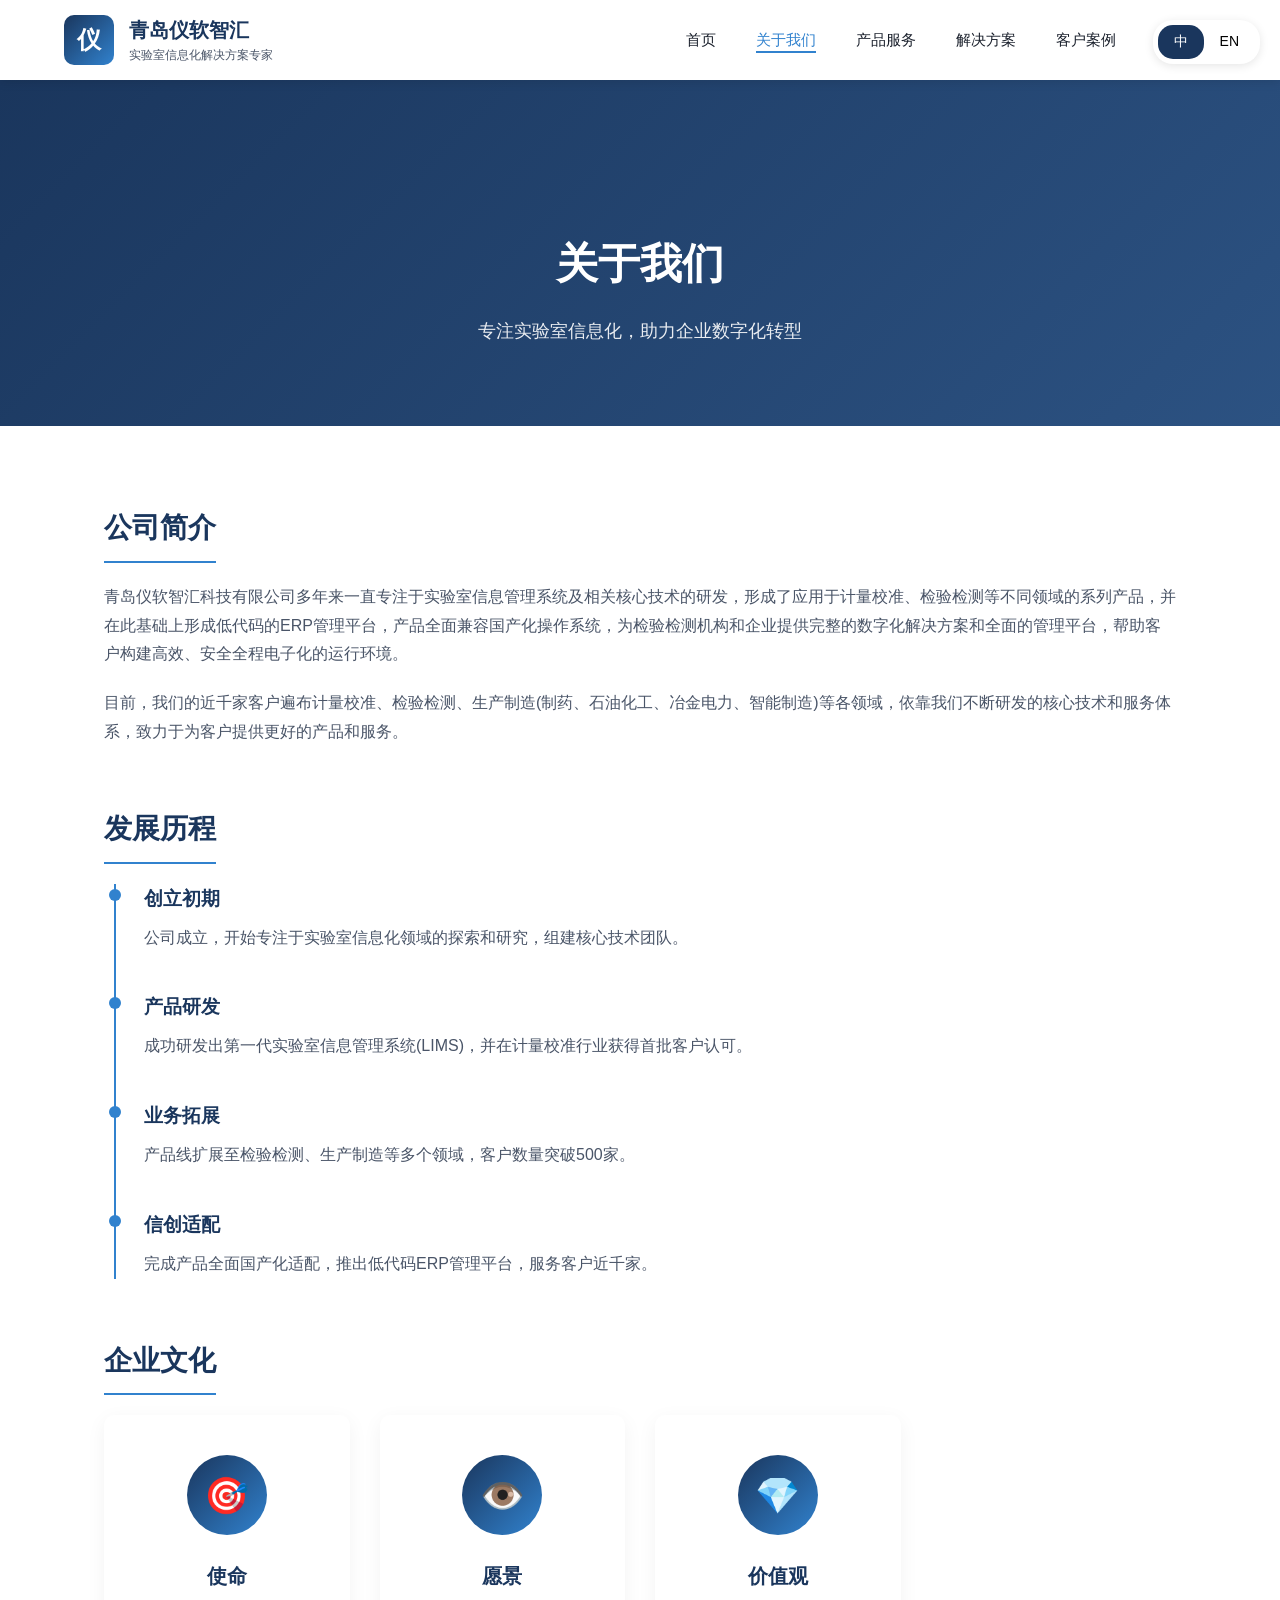
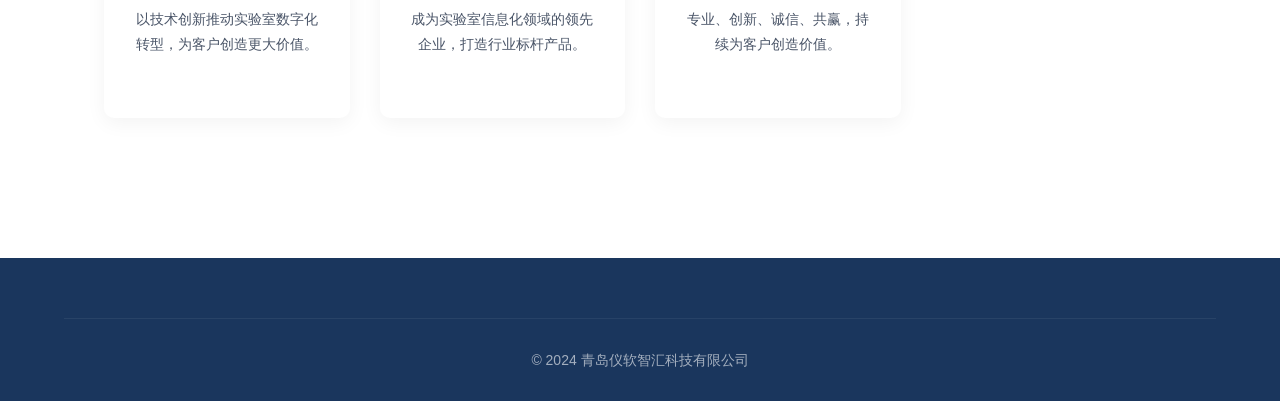
==== about.html @ 1f3f5b65 "完成仪软智汇官网上传" ====
<!DOCTYPE html>
<html lang="zh-CN">
<head>
    <meta charset="UTF-8">
    <meta name="viewport" content="width=device-width, initial-scale=1.0">
    <title>关于我们 - 青岛仪软智汇科技有限公司</title>
    <link rel="stylesheet" href="css/style.css">
</head>
<body>
    <div class="lang-switch"><button class="active" data-lang="zh">中</button><button data-lang="en">EN</button></div>
    <nav class="navbar">
        <div class="nav-container">
            <div class="logo"><div class="logo-icon">仪</div><div class="logo-text"><h1>青岛仪软智汇</h1><span>实验室信息化解决方案专家</span></div></div>
            <ul class="nav-menu">
                <li><a href="index.html">首页</a></li>
                <li><a href="about.html" class="active">关于我们</a></li>
                <li><a href="products.html">产品服务</a></li>
                <li><a href="solutions.html">解决方案</a></li>
                <li><a href="clients.html">客户案例</a></li>
                <li><a href="contact.html">联系我们</a></li>
            </ul>
            <div class="mobile-menu-btn"><span></span><span></span><span></span></div>
        </div>
    </nav>
    <main>
        <section class="page-header"><h1>关于我们</h1><p>专注实验室信息化，助力企业数字化转型</p></section>
        <div class="page-content">
            <div class="content-section"><h2>公司简介</h2><p>青岛仪软智汇科技有限公司多年来一直专注于实验室信息管理系统及相关核心技术的研发，形成了应用于计量校准、检验检测等不同领域的系列产品，并在此基础上形成低代码的ERP管理平台，产品全面兼容国产化操作系统，为检验检测机构和企业提供完整的数字化解决方案和全面的管理平台，帮助客户构建高效、安全全程电子化的运行环境。</p><p>目前，我们的近千家客户遍布计量校准、检验检测、生产制造(制药、石油化工、冶金电力、智能制造)等各领域，依靠我们不断研发的核心技术和服务体系，致力于为客户提供更好的产品和服务。</p></div>
            <div class="content-section"><h2>发展历程</h2><div class="timeline"><div class="timeline-item"><h3>创立初期</h3><p>公司成立，开始专注于实验室信息化领域的探索和研究，组建核心技术团队。</p></div><div class="timeline-item"><h3>产品研发</h3><p>成功研发出第一代实验室信息管理系统(LIMS)，并在计量校准行业获得首批客户认可。</p></div><div class="timeline-item"><h3>业务拓展</h3><p>产品线扩展至检验检测、生产制造等多个领域，客户数量突破500家。</p></div><div class="timeline-item"><h3>信创适配</h3><p>完成产品全面国产化适配，推出低代码ERP管理平台，服务客户近千家。</p></div></div></div>
            <div class="content-section"><h2>企业文化</h2><div class="features-grid"><div class="feature-card"><div class="feature-icon">🎯</div><h3>使命</h3><p>以技术创新推动实验室数字化转型，为客户创造更大价值。</p></div><div class="feature-card"><div class="feature-icon">👁️</div><h3>愿景</h3><p>成为实验室信息化领域的领先企业，打造行业标杆产品。</p></div><div class="feature-card"><div class="feature-icon">💎</div><h3>价值观</h3><p>专业、创新、诚信、共赢，持续为客户创造价值。</p></div></div></div>
        </div>
    </main>
    <footer class="footer"><div class="footer-bottom"><p>&copy; 2024 青岛仪软智汇科技有限公司</p></div></footer>
    <script src="js/main.js"></script>
</body>
</html>
---- css/style.css ----
:root{--primary-color:#1a365d;--secondary-color:#2c5282;--accent-color:#3182ce;--gold-color:#c9a227;--text-dark:#1a202c;--text-gray:#4a5568;--bg-light:#f7fafc;--bg-white:#ffffff;--transition:all 0.3s ease;}
*{margin:0;padding:0;box-sizing:border-box;}html{scroll-behavior:smooth;}
body{font-family:-apple-system,BlinkMacSystemFont,"Segoe UI","PingFang SC","Hiragino Sans GB","Microsoft YaHei",sans-serif;line-height:1.6;color:var(--text-dark);background:var(--bg-white);}
.lang-switch{position:fixed;top:20px;right:20px;z-index:1001;background:var(--bg-white);border-radius:20px;padding:5px;box-shadow:0 2px 10px rgba(0,0,0,0.1);}
.lang-switch button{padding:8px 16px;border:none;background:transparent;cursor:pointer;border-radius:15px;font-size:14px;transition:var(--transition);}
.lang-switch button.active{background:var(--primary-color);color:white;}
.navbar{position:fixed;top:0;left:0;right:0;background:var(--bg-white);box-shadow:0 2px 10px rgba(0,0,0,0.1);z-index:1000;padding:0 5%;}
.nav-container{max-width:1400px;margin:0 auto;display:flex;justify-content:space-between;align-items:center;height:80px;}
.logo{display:flex;align-items:center;gap:15px;}
.logo-icon{width:50px;height:50px;background:linear-gradient(135deg,var(--primary-color),var(--accent-color));border-radius:10px;display:flex;align-items:center;justify-content:center;color:white;font-size:24px;font-weight:bold;}
.logo-text h1{font-size:20px;color:var(--primary-color);font-weight:700;}
.logo-text span{font-size:12px;color:var(--text-gray);display:block;}
.nav-menu{display:flex;list-style:none;gap:40px;}
.nav-menu a{text-decoration:none;color:var(--text-dark);font-size:15px;font-weight:500;transition:var(--transition);position:relative;}
.nav-menu a:hover,.nav-menu a.active{color:var(--accent-color);}
.nav-menu a::after{content:'';position:absolute;bottom:-5px;left:0;width:0;height:2px;background:var(--accent-color);transition:var(--transition);}
.nav-menu a:hover::after,.nav-menu a.active::after{width:100%;}
.mobile-menu-btn{display:none;flex-direction:column;gap:5px;cursor:pointer;padding:10px;}
.mobile-menu-btn span{width:25px;height:2px;background:var(--primary-color);transition:var(--transition);}
main{margin-top:80px;}
.hero{background:linear-gradient(135deg,var(--primary-color) 0%,var(--secondary-color) 100%);min-height:600px;display:flex;align-items:center;color:white;position:relative;overflow:hidden;}
.hero::before{content:'';position:absolute;top:0;left:0;right:0;bottom:0;background:url('data:image/svg+xml,<svg xmlns="http://www.w3.org/2000/svg" viewBox="0 0 100 100"><circle cx="50" cy="50" r="40" fill="none" stroke="rgba(255,255,255,0.1)" stroke-width="0.5"/></svg>');background-size:100px 100px;opacity:0.3;}
.hero-container{max-width:1400px;margin:0 auto;padding:0 5%;display:grid;grid-template-columns:1fr 1fr;gap:60px;align-items:center;position:relative;z-index:1;}
.hero-content h2{font-size:48px;font-weight:700;margin-bottom:20px;line-height:1.2;}
.hero-content .subtitle{font-size:24px;color:rgba(255,255,255,0.9);margin-bottom:30px;}
.hero-content p{font-size:16px;line-height:1.8;margin-bottom:40px;opacity:0.9;}
.hero-buttons{display:flex;gap:20px;}
.btn{padding:15px 40px;border-radius:5px;text-decoration:none;font-size:16px;font-weight:500;transition:var(--transition);display:inline-block;}
.btn-primary{background:var(--gold-color);color:white;}
.btn-primary:hover{background:#b8941f;transform:translateY(-2px);box-shadow:0 10px 30px rgba(201,162,39,0.3);}
.btn-secondary{background:transparent;color:white;border:2px solid white;}
.btn-secondary:hover{background:white;color:var(--primary-color);}
.hero-image{display:flex;justify-content:center;align-items:center;}
.features{padding:100px 5%;background:var(--bg-light);}
.section-header{text-align:center;margin-bottom:60px;}
.section-header h2{font-size:36px;color:var(--primary-color);margin-bottom:15px;}
.section-header p{font-size:18px;color:var(--text-gray);}
.features-grid{max-width:1400px;margin:0 auto;display:grid;grid-template-columns:repeat(4,1fr);gap:30px;}
.feature-card{background:white;padding:40px 30px;border-radius:10px;text-align:center;transition:var(--transition);box-shadow:0 5px 20px rgba(0,0,0,0.05);}
.feature-card:hover{transform:translateY(-10px);box-shadow:0 15px 40px rgba(0,0,0,0.1);}
.feature-icon{width:80px;height:80px;background:linear-gradient(135deg,var(--primary-color),var(--accent-color));border-radius:50%;display:flex;align-items:center;justify-content:center;margin:0 auto 25px;color:white;font-size:36px;}
.feature-card h3{font-size:20px;color:var(--primary-color);margin-bottom:15px;}
.feature-card p{color:var(--text-gray);font-size:14px;line-height:1.6;}
.products{padding:100px 5%;}
.products-grid{max-width:1400px;margin:0 auto;display:grid;grid-template-columns:repeat(3,1fr);gap:40px;}
.product-card{background:white;border-radius:10px;overflow:hidden;box-shadow:0 5px 20px rgba(0,0,0,0.08);transition:var(--transition);}
.product-card:hover{transform:translateY(-5px);box-shadow:0 15px 40px rgba(0,0,0,0.15);}
.product-image{height:200px;background:linear-gradient(135deg,var(--primary-color),var(--secondary-color));display:flex;align-items:center;justify-content:center;color:white;font-size:60px;}
.product-content{padding:30px;}
.product-content h3{font-size:22px;color:var(--primary-color);margin-bottom:15px;}
.product-content p{color:var(--text-gray);font-size:15px;line-height:1.6;margin-bottom:20px;}
.product-tags{display:flex;flex-wrap:wrap;gap:10px;}
.product-tags span{padding:5px 15px;background:var(--bg-light);color:var(--accent-color);border-radius:20px;font-size:12px;}
.solutions{padding:100px 5%;background:var(--primary-color);color:white;}
.solutions .section-header h2,.solutions .section-header p{color:white;}
.solutions-grid{max-width:1400px;margin:0 auto;display:grid;grid-template-columns:repeat(4,1fr);gap:30px;}
.solution-card{background:rgba(255,255,255,0.1);padding:40px 30px;border-radius:10px;text-align:center;backdrop-filter:blur(10px);border:1px solid rgba(255,255,255,0.2);transition:var(--transition);}
.solution-card:hover{background:rgba(255,255,255,0.2);transform:translateY(-5px);}
.solution-icon{width:70px;height:70px;background:var(--gold-color);border-radius:50%;display:flex;align-items:center;justify-content:center;margin:0 auto 25px;color:white;font-size:30px;}
.solution-card h3{font-size:20px;margin-bottom:15px;}
.solution-card p{opacity:0.9;font-size:14px;line-height:1.6;}
.stats{padding:80px 5%;background:var(--bg-light);}
.stats-grid{max-width:1400px;margin:0 auto;display:grid;grid-template-columns:repeat(4,1fr);gap:40px;text-align:center;}
.stat-item h3{font-size:48px;color:var(--primary-color);font-weight:700;margin-bottom:10px;}
.stat-item p{color:var(--text-gray);font-size:16px;}
.footer{background:var(--primary-color);color:white;padding:60px 5% 30px;}
.footer-content{max-width:1400px;margin:0 auto;display:grid;grid-template-columns:2fr 1fr 1fr 1fr;gap:60px;margin-bottom:40px;}
.footer-brand h3{font-size:24px;margin-bottom:20px;}
.footer-brand p{opacity:0.8;line-height:1.8;margin-bottom:20px;}
.footer-links h4{font-size:18px;margin-bottom:20px;}
.footer-links ul{list-style:none;}
.footer-links li{margin-bottom:12px;}
.footer-links a{color:rgba(255,255,255,0.8);text-decoration:none;transition:var(--transition);}
.footer-links a:hover{color:var(--gold-color);}
.footer-bottom{border-top:1px solid rgba(255,255,255,0.1);padding-top:30px;text-align:center;opacity:0.6;font-size:14px;}
.page-header{background:linear-gradient(135deg,var(--primary-color),var(--secondary-color));padding:150px 5% 80px;color:white;text-align:center;}
.page-header h1{font-size:42px;margin-bottom:20px;}
.page-header p{font-size:18px;opacity:0.9;}
.page-content{max-width:1200px;margin:0 auto;padding:80px 5%;}
.content-section{margin-bottom:60px;}
.content-section h2{font-size:28px;color:var(--primary-color);margin-bottom:20px;padding-bottom:10px;border-bottom:2px solid var(--accent-color);display:inline-block;}
.content-section p{color:var(--text-gray);line-height:1.8;margin-bottom:20px;}
.timeline{position:relative;padding-left:40px;}
.timeline::before{content:'';position:absolute;left:10px;top:0;bottom:0;width:2px;background:var(--accent-color);}
.timeline-item{position:relative;margin-bottom:40px;}
.timeline-item::before{content:'';position:absolute;left:-35px;top:5px;width:12px;height:12px;background:var(--accent-color);border-radius:50%;}
.timeline-item h3{color:var(--primary-color);margin-bottom:10px;}
.contact-grid{display:grid;grid-template-columns:1fr 1fr;gap:60px;}
.contact-info h3{color:var(--primary-color);margin-bottom:30px;font-size:24px;}
.contact-item{display:flex;align-items:flex-start;margin-bottom:30px;}
.contact-icon{width:50px;height:50px;background:var(--bg-light);border-radius:10px;display:flex;align-items:center;justify-content:center;color:var(--accent-color);font-size:20px;margin-right:20px;flex-shrink:0;}
.contact-details h4{color:var(--primary-color);margin-bottom:5px;}
.contact-details p{color:var(--text-gray);}
@media(max-width:1200px){.features-grid,.solutions-grid{grid-template-columns:repeat(2,1fr);}.products-grid{grid-template-columns:repeat(2,1fr);}}
@media(max-width:768px){.nav-menu{position:fixed;left:-100%;top:80px;flex-direction:column;background:white;width:100%;text-align:center;transition:var(--transition);box-shadow:0 10px 27px rgba(0,0,0,0.05);padding:20px 0;}.nav-menu.active{left:0;}.mobile-menu-btn{display:flex;}.hero-container{grid-template-columns:1fr;text-align:center;}.hero-content h2{font-size:32px;}.hero-buttons{justify-content:center;}.features-grid,.products-grid,.solutions-grid,.stats-grid{grid-template-columns:1fr;}.footer-content{grid-template-columns:1fr;gap:40px;}.contact-grid{grid-template-columns:1fr;}}
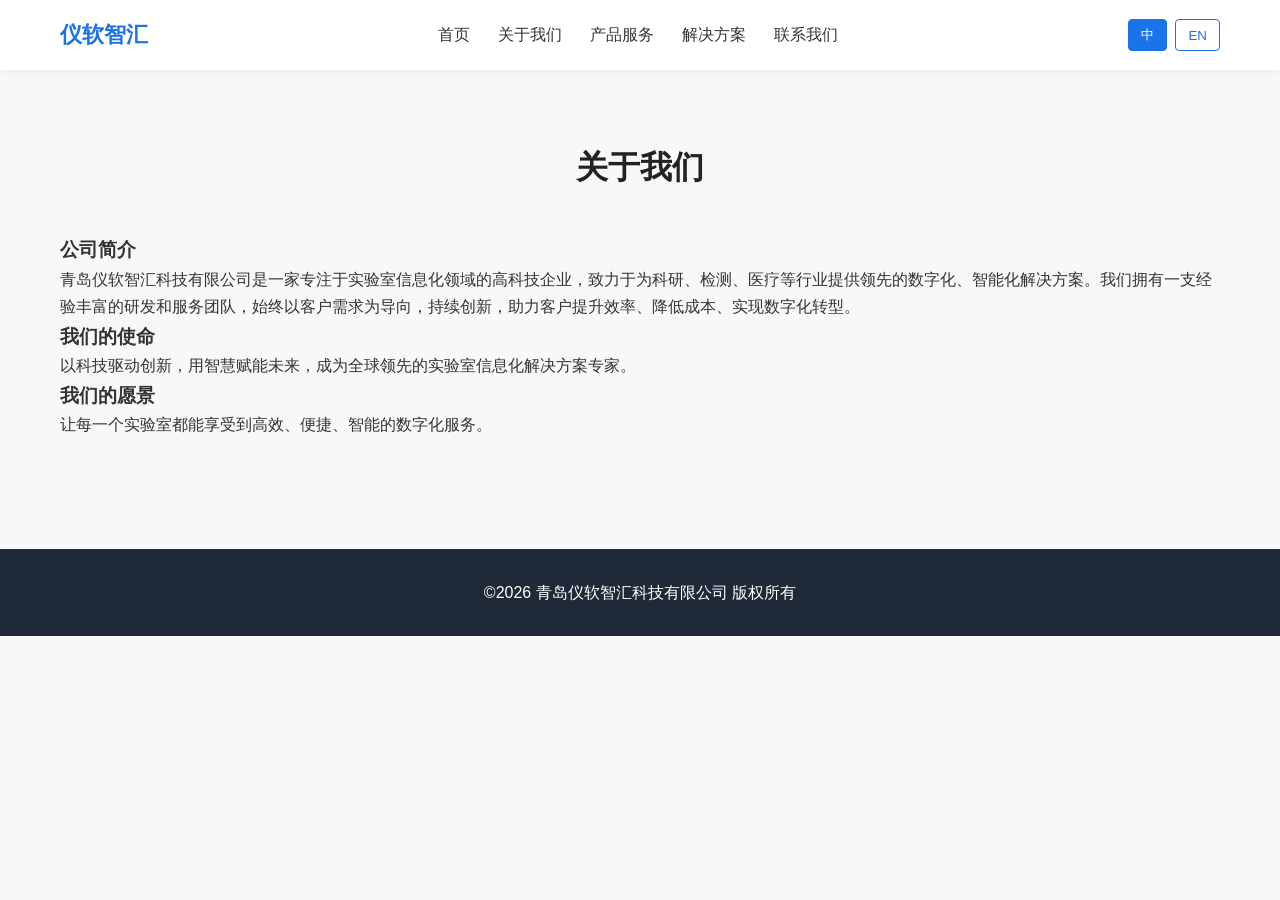
==== commit b7ba8aa6: "about第一版" ====
--- a/about.html
+++ b/about.html
@@ -3,34 +3,65 @@
 <head>
     <meta charset="UTF-8">
     <meta name="viewport" content="width=device-width, initial-scale=1.0">
-    <title>关于我们 - 青岛仪软智汇科技有限公司</title>
+    <title>关于我们 - 青岛仪软智汇</title>
     <link rel="stylesheet" href="css/style.css">
 </head>
 <body>
-    <div class="lang-switch"><button class="active" data-lang="zh">中</button><button data-lang="en">EN</button></div>
-    <nav class="navbar">
-        <div class="nav-container">
-            <div class="logo"><div class="logo-icon">仪</div><div class="logo-text"><h1>青岛仪软智汇</h1><span>实验室信息化解决方案专家</span></div></div>
+
+<!-- 导航 -->
+<header class="header">
+    <div class="container">
+        <div class="navbar">
+            <div class="logo" data-zh="仪软智汇" data-en="Yiruan Intelligence">仪软智汇</div>
             <ul class="nav-menu">
-                <li><a href="index.html">首页</a></li>
-                <li><a href="about.html" class="active">关于我们</a></li>
-                <li><a href="products.html">产品服务</a></li>
-                <li><a href="solutions.html">解决方案</a></li>
-                <li><a href="clients.html">客户案例</a></li>
-                <li><a href="contact.html">联系我们</a></li>
+                <li><a href="index.html" data-zh="首页" data-en="Home">首页</a></li>
+                <li><a href="about.html" data-zh="关于我们" data-en="About">关于我们</a></li>
+                <li><a href="products.html" data-zh="产品服务" data-en="Products">产品服务</a></li>
+                <li><a href="solutions.html" data-zh="解决方案" data-en="Solutions">解决方案</a></li>
+                <li><a href="contact.html" data-zh="联系我们" data-en="Contact">联系我们</a></li>
             </ul>
-            <div class="mobile-menu-btn"><span></span><span></span><span></span></div>
+            <div class="lang-switch">
+                <button data-lang="zh">中</button>
+                <button data-lang="en">EN</button>
+            </div>
         </div>
-    </nav>
-    <main>
-        <section class="page-header"><h1>关于我们</h1><p>专注实验室信息化，助力企业数字化转型</p></section>
-        <div class="page-content">
-            <div class="content-section"><h2>公司简介</h2><p>青岛仪软智汇科技有限公司多年来一直专注于实验室信息管理系统及相关核心技术的研发，形成了应用于计量校准、检验检测等不同领域的系列产品，并在此基础上形成低代码的ERP管理平台，产品全面兼容国产化操作系统，为检验检测机构和企业提供完整的数字化解决方案和全面的管理平台，帮助客户构建高效、安全全程电子化的运行环境。</p><p>目前，我们的近千家客户遍布计量校准、检验检测、生产制造(制药、石油化工、冶金电力、智能制造)等各领域，依靠我们不断研发的核心技术和服务体系，致力于为客户提供更好的产品和服务。</p></div>
-            <div class="content-section"><h2>发展历程</h2><div class="timeline"><div class="timeline-item"><h3>创立初期</h3><p>公司成立，开始专注于实验室信息化领域的探索和研究，组建核心技术团队。</p></div><div class="timeline-item"><h3>产品研发</h3><p>成功研发出第一代实验室信息管理系统(LIMS)，并在计量校准行业获得首批客户认可。</p></div><div class="timeline-item"><h3>业务拓展</h3><p>产品线扩展至检验检测、生产制造等多个领域，客户数量突破500家。</p></div><div class="timeline-item"><h3>信创适配</h3><p>完成产品全面国产化适配，推出低代码ERP管理平台，服务客户近千家。</p></div></div></div>
-            <div class="content-section"><h2>企业文化</h2><div class="features-grid"><div class="feature-card"><div class="feature-icon">🎯</div><h3>使命</h3><p>以技术创新推动实验室数字化转型，为客户创造更大价值。</p></div><div class="feature-card"><div class="feature-icon">👁️</div><h3>愿景</h3><p>成为实验室信息化领域的领先企业，打造行业标杆产品。</p></div><div class="feature-card"><div class="feature-icon">💎</div><h3>价值观</h3><p>专业、创新、诚信、共赢，持续为客户创造价值。</p></div></div></div>
+    </div>
+</header>
+
+<!-- 页面内容 -->
+<section class="section about">
+    <div class="container">
+        <h2 class="title" data-zh="关于我们" data-en="About Us">关于我们</h2>
+        <div class="about-content">
+            <div class="text-block">
+                <h3 data-zh="公司简介" data-en="Company Profile">公司简介</h3>
+                <p data-zh="青岛仪软智汇科技有限公司是一家专注于实验室信息化领域的高科技企业，致力于为科研、检测、医疗等行业提供领先的数字化、智能化解决方案。我们拥有一支经验丰富的研发和服务团队，始终以客户需求为导向，持续创新，助力客户提升效率、降低成本、实现数字化转型。" 
+                   data-en="Qingdao Yiruan Intelligence Technology Co., Ltd. is a high-tech enterprise focusing on laboratory informatization, dedicated to providing leading digital and intelligent solutions for research, testing, and healthcare industries. With an experienced R&D and service team, we are customer-oriented, continuously innovating to help clients improve efficiency, reduce costs, and achieve digital transformation.">
+                </p>
+            </div>
+            <div class="text-block">
+                <h3 data-zh="我们的使命" data-en="Our Mission">我们的使命</h3>
+                <p data-zh="以科技驱动创新，用智慧赋能未来，成为全球领先的实验室信息化解决方案专家。" 
+                   data-en="Drive innovation with technology, empower the future with intelligence, and become a world-leading expert in laboratory informatization solutions.">
+                </p>
+            </div>
+            <div class="text-block">
+                <h3 data-zh="我们的愿景" data-en="Our Vision">我们的愿景</h3>
+                <p data-zh="让每一个实验室都能享受到高效、便捷、智能的数字化服务。" 
+                   data-en="Enable every laboratory to enjoy efficient, convenient, and intelligent digital services.">
+                </p>
+            </div>
         </div>
-    </main>
-    <footer class="footer"><div class="footer-bottom"><p>&copy; 2024 青岛仪软智汇科技有限公司</p></div></footer>
-    <script src="js/main.js"></script>
+    </div>
+</section>
+
+<!-- 页脚 -->
+<footer class="footer">
+    <div class="container">
+        <p data-zh="©2026 青岛仪软智汇科技有限公司 版权所有" data-en="©2026 Qingdao Yiruan Intelligence Technology Co., Ltd. All Rights Reserved">©2026 青岛仪软智汇科技有限公司 版权所有</p>
+    </div>
+</footer>
+
+<script src="js/main.js"></script>
 </body>
-</html>+</html>
--- a/css/style.css
+++ b/css/style.css
@@ -1,95 +1,29 @@
-:root{--primary-color:#1a365d;--secondary-color:#2c5282;--accent-color:#3182ce;--gold-color:#c9a227;--text-dark:#1a202c;--text-gray:#4a5568;--bg-light:#f7fafc;--bg-white:#ffffff;--transition:all 0.3s ease;}
-*{margin:0;padding:0;box-sizing:border-box;}html{scroll-behavior:smooth;}
-body{font-family:-apple-system,BlinkMacSystemFont,"Segoe UI","PingFang SC","Hiragino Sans GB","Microsoft YaHei",sans-serif;line-height:1.6;color:var(--text-dark);background:var(--bg-white);}
-.lang-switch{position:fixed;top:20px;right:20px;z-index:1001;background:var(--bg-white);border-radius:20px;padding:5px;box-shadow:0 2px 10px rgba(0,0,0,0.1);}
-.lang-switch button{padding:8px 16px;border:none;background:transparent;cursor:pointer;border-radius:15px;font-size:14px;transition:var(--transition);}
-.lang-switch button.active{background:var(--primary-color);color:white;}
-.navbar{position:fixed;top:0;left:0;right:0;background:var(--bg-white);box-shadow:0 2px 10px rgba(0,0,0,0.1);z-index:1000;padding:0 5%;}
-.nav-container{max-width:1400px;margin:0 auto;display:flex;justify-content:space-between;align-items:center;height:80px;}
-.logo{display:flex;align-items:center;gap:15px;}
-.logo-icon{width:50px;height:50px;background:linear-gradient(135deg,var(--primary-color),var(--accent-color));border-radius:10px;display:flex;align-items:center;justify-content:center;color:white;font-size:24px;font-weight:bold;}
-.logo-text h1{font-size:20px;color:var(--primary-color);font-weight:700;}
-.logo-text span{font-size:12px;color:var(--text-gray);display:block;}
-.nav-menu{display:flex;list-style:none;gap:40px;}
-.nav-menu a{text-decoration:none;color:var(--text-dark);font-size:15px;font-weight:500;transition:var(--transition);position:relative;}
-.nav-menu a:hover,.nav-menu a.active{color:var(--accent-color);}
-.nav-menu a::after{content:'';position:absolute;bottom:-5px;left:0;width:0;height:2px;background:var(--accent-color);transition:var(--transition);}
-.nav-menu a:hover::after,.nav-menu a.active::after{width:100%;}
-.mobile-menu-btn{display:none;flex-direction:column;gap:5px;cursor:pointer;padding:10px;}
-.mobile-menu-btn span{width:25px;height:2px;background:var(--primary-color);transition:var(--transition);}
-main{margin-top:80px;}
-.hero{background:linear-gradient(135deg,var(--primary-color) 0%,var(--secondary-color) 100%);min-height:600px;display:flex;align-items:center;color:white;position:relative;overflow:hidden;}
-.hero::before{content:'';position:absolute;top:0;left:0;right:0;bottom:0;background:url('data:image/svg+xml,<svg xmlns="http://www.w3.org/2000/svg" viewBox="0 0 100 100"><circle cx="50" cy="50" r="40" fill="none" stroke="rgba(255,255,255,0.1)" stroke-width="0.5"/></svg>');background-size:100px 100px;opacity:0.3;}
-.hero-container{max-width:1400px;margin:0 auto;padding:0 5%;display:grid;grid-template-columns:1fr 1fr;gap:60px;align-items:center;position:relative;z-index:1;}
-.hero-content h2{font-size:48px;font-weight:700;margin-bottom:20px;line-height:1.2;}
-.hero-content .subtitle{font-size:24px;color:rgba(255,255,255,0.9);margin-bottom:30px;}
-.hero-content p{font-size:16px;line-height:1.8;margin-bottom:40px;opacity:0.9;}
-.hero-buttons{display:flex;gap:20px;}
-.btn{padding:15px 40px;border-radius:5px;text-decoration:none;font-size:16px;font-weight:500;transition:var(--transition);display:inline-block;}
-.btn-primary{background:var(--gold-color);color:white;}
-.btn-primary:hover{background:#b8941f;transform:translateY(-2px);box-shadow:0 10px 30px rgba(201,162,39,0.3);}
-.btn-secondary{background:transparent;color:white;border:2px solid white;}
-.btn-secondary:hover{background:white;color:var(--primary-color);}
-.hero-image{display:flex;justify-content:center;align-items:center;}
-.features{padding:100px 5%;background:var(--bg-light);}
-.section-header{text-align:center;margin-bottom:60px;}
-.section-header h2{font-size:36px;color:var(--primary-color);margin-bottom:15px;}
-.section-header p{font-size:18px;color:var(--text-gray);}
-.features-grid{max-width:1400px;margin:0 auto;display:grid;grid-template-columns:repeat(4,1fr);gap:30px;}
-.feature-card{background:white;padding:40px 30px;border-radius:10px;text-align:center;transition:var(--transition);box-shadow:0 5px 20px rgba(0,0,0,0.05);}
-.feature-card:hover{transform:translateY(-10px);box-shadow:0 15px 40px rgba(0,0,0,0.1);}
-.feature-icon{width:80px;height:80px;background:linear-gradient(135deg,var(--primary-color),var(--accent-color));border-radius:50%;display:flex;align-items:center;justify-content:center;margin:0 auto 25px;color:white;font-size:36px;}
-.feature-card h3{font-size:20px;color:var(--primary-color);margin-bottom:15px;}
-.feature-card p{color:var(--text-gray);font-size:14px;line-height:1.6;}
-.products{padding:100px 5%;}
-.products-grid{max-width:1400px;margin:0 auto;display:grid;grid-template-columns:repeat(3,1fr);gap:40px;}
-.product-card{background:white;border-radius:10px;overflow:hidden;box-shadow:0 5px 20px rgba(0,0,0,0.08);transition:var(--transition);}
-.product-card:hover{transform:translateY(-5px);box-shadow:0 15px 40px rgba(0,0,0,0.15);}
-.product-image{height:200px;background:linear-gradient(135deg,var(--primary-color),var(--secondary-color));display:flex;align-items:center;justify-content:center;color:white;font-size:60px;}
-.product-content{padding:30px;}
-.product-content h3{font-size:22px;color:var(--primary-color);margin-bottom:15px;}
-.product-content p{color:var(--text-gray);font-size:15px;line-height:1.6;margin-bottom:20px;}
-.product-tags{display:flex;flex-wrap:wrap;gap:10px;}
-.product-tags span{padding:5px 15px;background:var(--bg-light);color:var(--accent-color);border-radius:20px;font-size:12px;}
-.solutions{padding:100px 5%;background:var(--primary-color);color:white;}
-.solutions .section-header h2,.solutions .section-header p{color:white;}
-.solutions-grid{max-width:1400px;margin:0 auto;display:grid;grid-template-columns:repeat(4,1fr);gap:30px;}
-.solution-card{background:rgba(255,255,255,0.1);padding:40px 30px;border-radius:10px;text-align:center;backdrop-filter:blur(10px);border:1px solid rgba(255,255,255,0.2);transition:var(--transition);}
-.solution-card:hover{background:rgba(255,255,255,0.2);transform:translateY(-5px);}
-.solution-icon{width:70px;height:70px;background:var(--gold-color);border-radius:50%;display:flex;align-items:center;justify-content:center;margin:0 auto 25px;color:white;font-size:30px;}
-.solution-card h3{font-size:20px;margin-bottom:15px;}
-.solution-card p{opacity:0.9;font-size:14px;line-height:1.6;}
-.stats{padding:80px 5%;background:var(--bg-light);}
-.stats-grid{max-width:1400px;margin:0 auto;display:grid;grid-template-columns:repeat(4,1fr);gap:40px;text-align:center;}
-.stat-item h3{font-size:48px;color:var(--primary-color);font-weight:700;margin-bottom:10px;}
-.stat-item p{color:var(--text-gray);font-size:16px;}
-.footer{background:var(--primary-color);color:white;padding:60px 5% 30px;}
-.footer-content{max-width:1400px;margin:0 auto;display:grid;grid-template-columns:2fr 1fr 1fr 1fr;gap:60px;margin-bottom:40px;}
-.footer-brand h3{font-size:24px;margin-bottom:20px;}
-.footer-brand p{opacity:0.8;line-height:1.8;margin-bottom:20px;}
-.footer-links h4{font-size:18px;margin-bottom:20px;}
-.footer-links ul{list-style:none;}
-.footer-links li{margin-bottom:12px;}
-.footer-links a{color:rgba(255,255,255,0.8);text-decoration:none;transition:var(--transition);}
-.footer-links a:hover{color:var(--gold-color);}
-.footer-bottom{border-top:1px solid rgba(255,255,255,0.1);padding-top:30px;text-align:center;opacity:0.6;font-size:14px;}
-.page-header{background:linear-gradient(135deg,var(--primary-color),var(--secondary-color));padding:150px 5% 80px;color:white;text-align:center;}
-.page-header h1{font-size:42px;margin-bottom:20px;}
-.page-header p{font-size:18px;opacity:0.9;}
-.page-content{max-width:1200px;margin:0 auto;padding:80px 5%;}
-.content-section{margin-bottom:60px;}
-.content-section h2{font-size:28px;color:var(--primary-color);margin-bottom:20px;padding-bottom:10px;border-bottom:2px solid var(--accent-color);display:inline-block;}
-.content-section p{color:var(--text-gray);line-height:1.8;margin-bottom:20px;}
-.timeline{position:relative;padding-left:40px;}
-.timeline::before{content:'';position:absolute;left:10px;top:0;bottom:0;width:2px;background:var(--accent-color);}
-.timeline-item{position:relative;margin-bottom:40px;}
-.timeline-item::before{content:'';position:absolute;left:-35px;top:5px;width:12px;height:12px;background:var(--accent-color);border-radius:50%;}
-.timeline-item h3{color:var(--primary-color);margin-bottom:10px;}
-.contact-grid{display:grid;grid-template-columns:1fr 1fr;gap:60px;}
-.contact-info h3{color:var(--primary-color);margin-bottom:30px;font-size:24px;}
-.contact-item{display:flex;align-items:flex-start;margin-bottom:30px;}
-.contact-icon{width:50px;height:50px;background:var(--bg-light);border-radius:10px;display:flex;align-items:center;justify-content:center;color:var(--accent-color);font-size:20px;margin-right:20px;flex-shrink:0;}
-.contact-details h4{color:var(--primary-color);margin-bottom:5px;}
-.contact-details p{color:var(--text-gray);}
-@media(max-width:1200px){.features-grid,.solutions-grid{grid-template-columns:repeat(2,1fr);}.products-grid{grid-template-columns:repeat(2,1fr);}}
-@media(max-width:768px){.nav-menu{position:fixed;left:-100%;top:80px;flex-direction:column;background:white;width:100%;text-align:center;transition:var(--transition);box-shadow:0 10px 27px rgba(0,0,0,0.05);padding:20px 0;}.nav-menu.active{left:0;}.mobile-menu-btn{display:flex;}.hero-container{grid-template-columns:1fr;text-align:center;}.hero-content h2{font-size:32px;}.hero-buttons{justify-content:center;}.features-grid,.products-grid,.solutions-grid,.stats-grid{grid-template-columns:1fr;}.footer-content{grid-template-columns:1fr;gap:40px;}.contact-grid{grid-template-columns:1fr;}}+* {margin:0;padding:0;box-sizing:border-box;font-family:"Microsoft YaHei",sans-serif}
+body {color:#333;line-height:1.7;background:#f7f8fa}
+.container {width:100%;max-width:1200px;margin:0 auto;padding:0 20px}
+.header {background:#fff;box-shadow:0 2px 10px rgba(0,0,0,0.05);position:sticky;top:0;z-index:999}
+.navbar {display:flex;justify-content:space-between;align-items:center;height:70px}
+.logo {font-size:22px;font-weight:bold;color:#1a73e8}
+.nav-menu {display:flex;list-style:none;gap:28px}
+.nav-menu a {text-decoration:none;color:#333;font-weight:500;transition:color .3s}
+.nav-menu a:hover {color:#1a73e8}
+.lang-switch {display:flex;gap:8px}
+.lang-switch button {padding:6px 12px;border:1px solid #1a73e8;background:#fff;color:#1a73e8;border-radius:4px;cursor:pointer}
+.lang-switch button.active,.lang-switch button:hover {background:#1a73e8;color:#fff}
+.banner {background:linear-gradient(to right,#0d47a1,#1a73e8);color:#fff;text-align:center;padding:100px 0}
+.banner h1 {font-size:42px;margin-bottom:20px}
+.banner p {font-size:18px;max-width:700px;margin:0 auto 30px}
+.btn {display:inline-block;padding:12px 32px;background:#fff;color:#1a73e8;border-radius:6px;text-decoration:none;font-weight:bold}
+.section {padding:70px 0}
+.bg-white {background:#fff}
+.bg-light {background:#f7f8fa}
+.title {text-align:center;font-size:32px;margin-bottom:40px;color:#222}
+.content-box {max-width:900px;margin:0 auto}
+.features-grid,.compare-box,.func-grid {display:grid;grid-template-columns:repeat(auto-fit,minmax(260px,1fr));gap:24px;margin-top:30px}
+.card,.item,.func-card {background:#fff;padding:24px;border-radius:12px;box-shadow:0 2px 10px rgba(0,0,0,0.04)}
+.value-list,.adv-list {max-width:900px;margin:0 auto;display:flex;flex-direction:column;gap:16px}
+.value-item {background:#fff;padding:20px;border-radius:10px;box-shadow:0 2px 8px rgba(0,0,0,0.04)}
+.adv-item {font-size:16px;padding:12px 0}
+.contact {background:#e8f0fe;text-align:center}
+.contact-info {font-size:16px;line-height:2}
+.footer {background:#1f2937;color:#fff;text-align:center;padding:30px 0;margin-top:40px}
